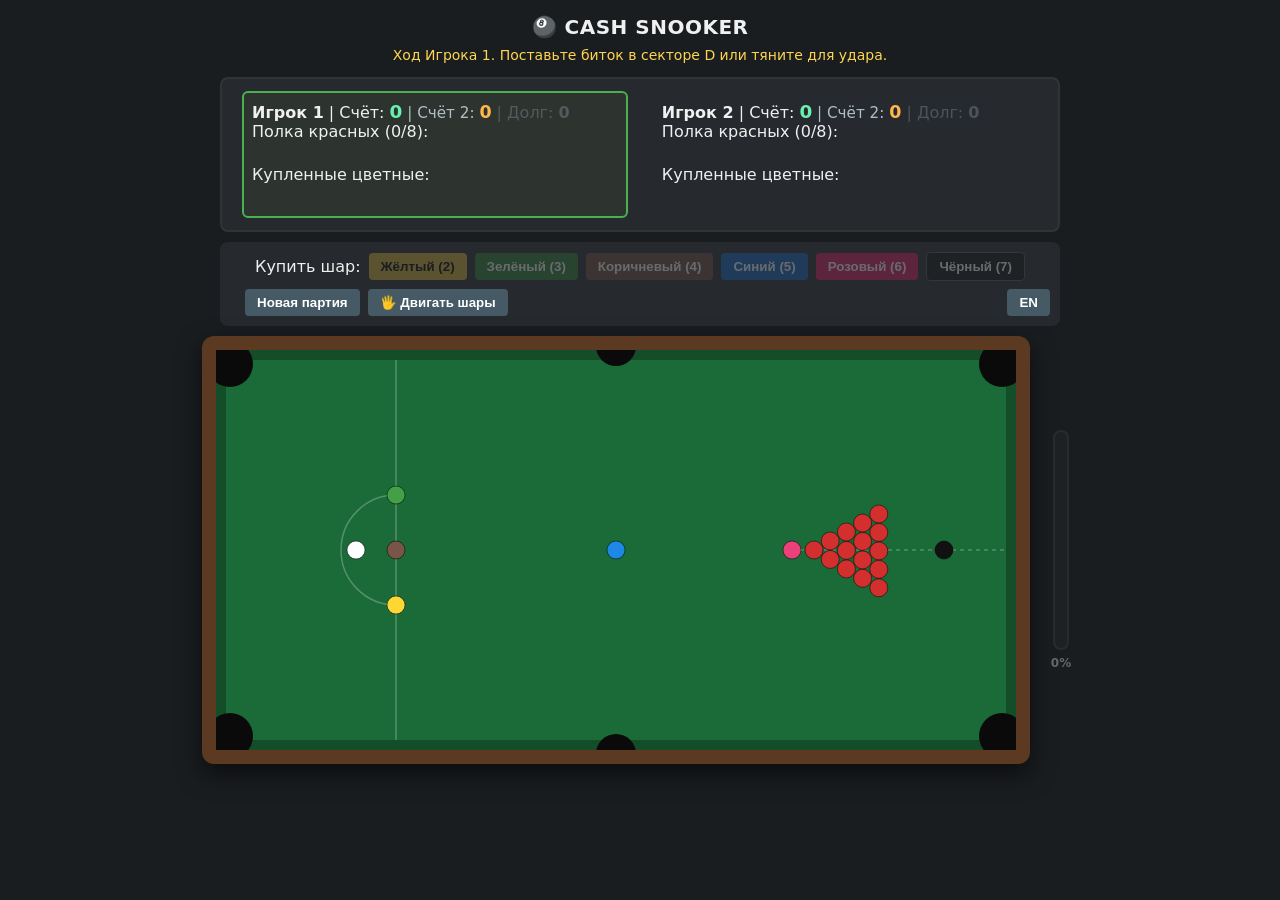
==== static/index.html @ 01a95599 "сервер fastapi" ====
<!DOCTYPE html>
<html lang="ru">
<head>
  <meta charset="UTF-8">
  <meta name="viewport" content="width=device-width, initial-scale=1.0">
  <title>Cash Snooker</title>
  <link rel="stylesheet" href="style.css">
</head>
<body>

  <h2>🎱 CASH SNOOKER</h2>
  <div id="status">Ход Игрока 1. Поставьте биток в секторе D или тяните для удара.</div>

  <div class="hud">
    <div id="p1-box" class="player-box active-turn">
      <div><strong>Игрок 1</strong> | Счёт: <span id="p1-score">0</span> | Долг: <span id="p1-debt">0</span></div>
      <div>Полка красных (<span id="p1-reds-count">0</span>): <div id="p1-reds" class="shelf"></div></div>
      <div>Купленные цветные: <div id="p1-colors" class="shelf"></div></div>
    </div>
    <div id="p2-box" class="player-box">
      <div><strong>Игрок 2</strong> | Счёт: <span id="p2-score">0</span> | Долг: <span id="p2-debt">0</span></div>
      <div>Полка красных (<span id="p2-reds-count">0</span>): <div id="p2-reds" class="shelf"></div></div>
      <div>Купленные цветные: <div id="p2-colors" class="shelf"></div></div>
    </div>
  </div>

  <div class="controls" id="buy-buttons">
    <span>Купить шар:</span>
    <button style="background:#d4af37;color:#000" onclick="buyColor('yellow')" id="btn-yellow">Жёлтый (2)</button>
    <button style="background:#2e7d32" onclick="buyColor('green')" id="btn-green">Зелёный (3)</button>
    <button style="background:#6d4c41" onclick="buyColor('brown')" id="btn-brown">Коричневый (4)</button>
    <button style="background:#1565c0" onclick="buyColor('blue')" id="btn-blue">Синий (5)</button>
    <button style="background:#d81b60" onclick="buyColor('pink')" id="btn-pink">Розовый (6)</button>
    <button style="background:#111;border:1px solid #555" onclick="buyColor('black')" id="btn-black">Чёрный (7)</button>
    <button style="background:#455a64;margin-left:15px" onclick="resetGame()">Новая партия</button>
  </div>

  <canvas id="table" width="800" height="400"></canvas>

  <script src="i18n.js"></script>
  <script src="physics.js"></script>
  <script src="game.js"></script>
  <script src="render.js"></script>
</body>
</html>
---- static/style.css ----
body {
  background: #1a1d20;
  color: #f0f0f0;
  font-family: system-ui, -apple-system, sans-serif;
  display: flex;
  flex-direction: column;
  align-items: center;
  margin: 0;
  padding: 15px;
  user-select: none;
  touch-action: none;
}

h2 {
  margin: 0 0 8px 0;
  font-size: 20px;
  letter-spacing: 0.5px;
}

#status {
  font-size: 14px;
  color: #ffd54f;
  margin-bottom: 10px;
  min-height: 20px;
  font-weight: 500;
  text-align: center;
}

.hud {
  display: flex;
  justify-content: space-between;
  width: 840px;
  max-width: 98vw;
  background: #262a2e;
  padding: 12px 20px;
  border-radius: 8px;
  margin-bottom: 10px;
  box-sizing: border-box;
  border: 2px solid #333;
}

.player-box {
  width: 46%;
  padding: 8px;
  border-radius: 6px;
  border: 2px solid transparent;
  transition: 0.2s;
}

.active-turn {
  border-color: #4caf50;
  background: #2d3430;
}

.shelf {
  display: flex;
  gap: 4px;
  margin-top: 6px;
  min-height: 18px;
  align-items: center;
  flex-wrap: wrap;
}

.dot {
  width: 14px;
  height: 14px;
  border-radius: 50%;
  display: inline-block;
  border: 1px solid #000;
}

.controls {
  width: 840px;
  max-width: 98vw;
  display: flex;
  gap: 8px;
  justify-content: center;
  align-items: center;
  flex-wrap: wrap;
  margin-bottom: 10px;
  background: #262a2e;
  padding: 10px;
  border-radius: 8px;
  box-sizing: border-box;
}

button {
  padding: 6px 12px;
  border: none;
  border-radius: 4px;
  font-weight: bold;
  cursor: pointer;
  color: #fff;
  transition: 0.15s;
}

button:disabled {
  opacity: 0.3;
  cursor: not-allowed;
}

button:hover:not(:disabled) {
  transform: scale(1.05);
}

canvas {
  background: #1b6b38;
  border: 14px solid #5c3a21;
  border-radius: 12px;
  box-shadow: 0 10px 25px rgba(0, 0, 0, 0.6);
  cursor: crosshair;
  max-width: 95vw;
  height: auto;
}

#p1-score, #p2-score {
  color: #69f0ae;
  font-weight: 800;
  font-size: 1.15em;
}

.score2-badge {
  color: #b0bec5;
  font-size: 0.95em;
}

#p1-score2, #p2-score2 {
  color: #ffb74d;
  font-weight: 800;
  font-size: 1.15em;
}

.debt-badge {
  transition: opacity 0.2s, color 0.2s;
}

.debt-zero {
  opacity: 0.35;
  color: #90a4ae;
}

.debt-active {
  opacity: 1;
  color: #ff5252;
  font-weight: bold;
}

.table-stage {
  display: flex;
  align-items: center;
  justify-content: center;
  gap: 14px;
  max-width: 98vw;
}

.power-bar-container {
  display: flex;
  flex-direction: column;
  align-items: center;
  gap: 6px;
  opacity: 0.35;
  transition: opacity 0.15s;
}

.power-bar-container.active {
  opacity: 1;
}

.power-bar-track {
  width: 16px;
  height: 220px;
  background: #262a2e;
  border: 2px solid #444;
  border-radius: 8px;
  display: flex;
  align-items: flex-end;
  padding: 2px;
  box-sizing: border-box;
  overflow: hidden;
}

.power-bar-fill {
  width: 100%;
  height: 0%;
  border-radius: 5px;
  background: linear-gradient(to top, #00e676 0%, #ffea00 55%, #ff1744 100%);
}

.power-bar-label {
  font-size: 12px;
  font-weight: 700;
  color: #f0f0f0;
  min-width: 34px;
  text-align: center;
}
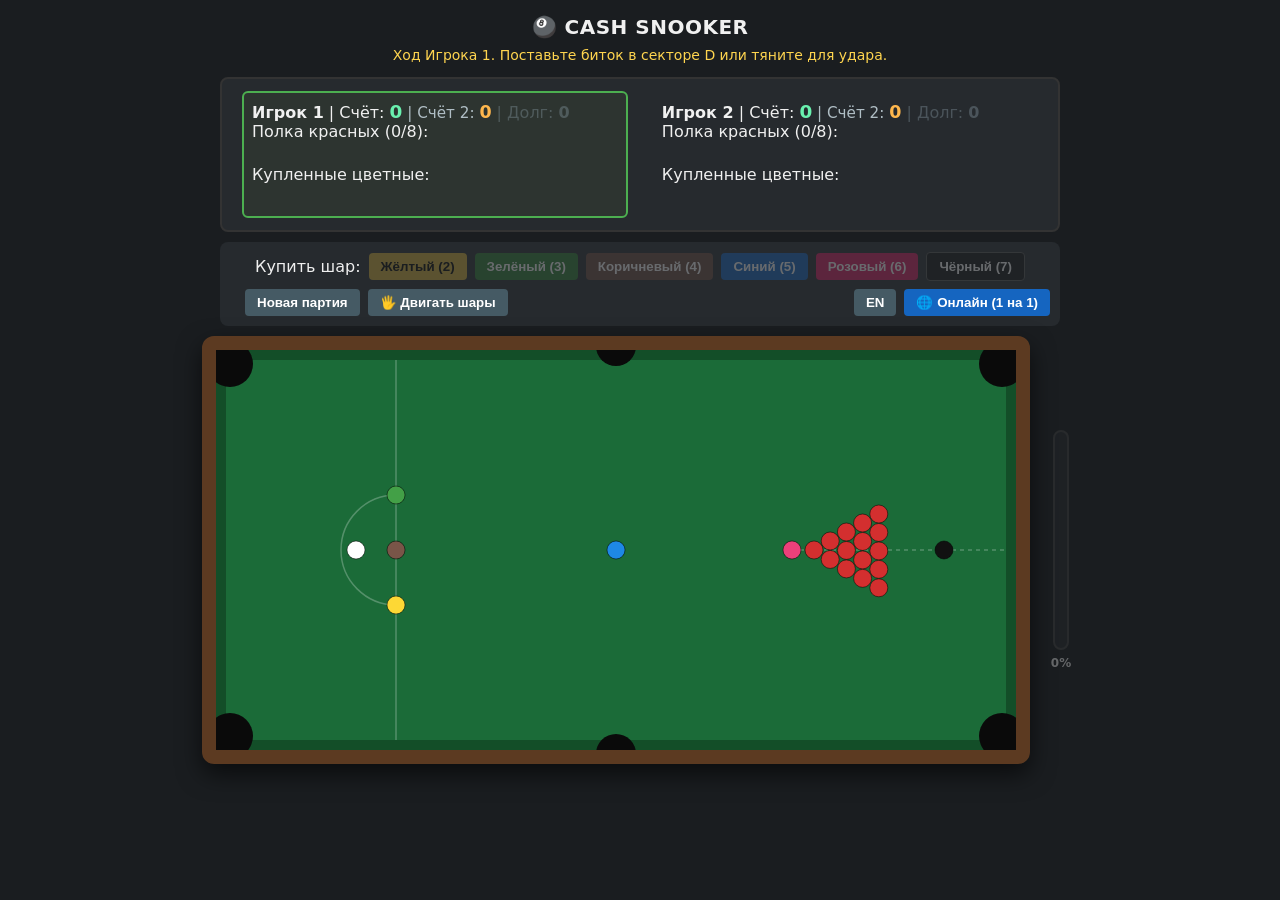
==== commit 9ab219a6: "multiplayer mode" ====
--- a/static/index.html
+++ b/static/index.html
@@ -41,5 +41,6 @@
   <script src="physics.js"></script>
   <script src="game.js"></script>
   <script src="render.js"></script>
+  <script src="multiplayer.js"></script>
 </body>
 </html>
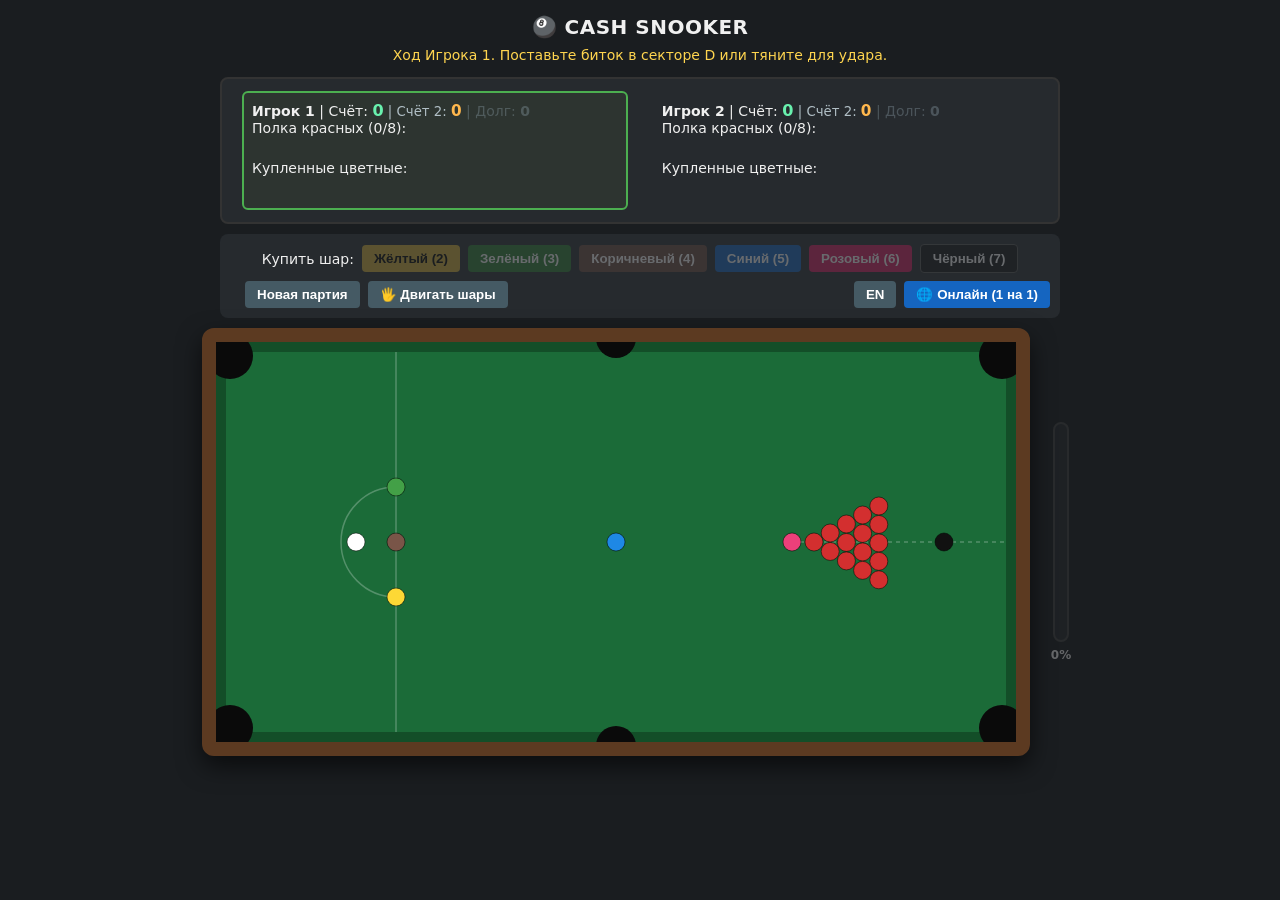
==== commit f283d884: "улучшение отображения на мобильных" ====
--- a/static/index.html
+++ b/static/index.html
@@ -2,8 +2,7 @@
 <html lang="ru">
 <head>
   <meta charset="UTF-8">
-  <meta name="viewport" content="width=device-width, initial-scale=1.0">
-  <title>Cash Snooker</title>
+  <meta name="viewport" content="width=device-width, initial-scale=1.0, maximum-scale=1.0, user-scalable=no">  <title>Cash Snooker</title>
   <link rel="stylesheet" href="style.css">
 </head>
 <body>
--- a/static/style.css
+++ b/static/style.css
@@ -6,9 +6,11 @@
   flex-direction: column;
   align-items: center;
   margin: 0;
-  padding: 15px;
+  padding: 15px 15px 30px 15px;
   user-select: none;
-  touch-action: none;
+  touch-action: pan-y;
+  overflow-x: hidden;
+  overflow-y: auto;
 }
 
 h2 {
@@ -45,6 +47,7 @@
   border-radius: 6px;
   border: 2px solid transparent;
   transition: 0.2s;
+  font-size: 14px;
 }
 
 .active-turn {
@@ -82,6 +85,7 @@
   padding: 10px;
   border-radius: 8px;
   box-sizing: border-box;
+  font-size: 14px;
 }
 
 button {
@@ -109,10 +113,12 @@
   border-radius: 12px;
   box-shadow: 0 10px 25px rgba(0, 0, 0, 0.6);
   cursor: crosshair;
-  max-width: 95vw;
+  touch-action: none;
+  max-width: calc(95vw - 36px);
   height: auto;
 }
 
+/* Подсветка счетов и затемнение нулевого долга */
 #p1-score, #p2-score {
   color: #69f0ae;
   font-weight: 800;
@@ -145,6 +151,7 @@
   font-weight: bold;
 }
 
+/* Контейнер стола и вертикальный прогресс-бар силы справа */
 .table-stage {
   display: flex;
   align-items: center;
@@ -193,3 +200,143 @@
   min-width: 34px;
   text-align: center;
 }
+
+/* Вертикальный экран смартфона (до 768px): компактные панели в 2 строки */
+@media (max-width: 768px) {
+  body {
+    padding: 6px 4px 20px 4px;
+  }
+
+  h2 {
+    font-size: 15px;
+    margin-bottom: 4px;
+  }
+
+  #status, #mp-banner {
+    font-size: 11px;
+    margin-bottom: 4px;
+    padding: 2px 8px;
+  }
+
+  .hud {
+    padding: 5px 6px;
+    gap: 4px;
+    margin-bottom: 4px;
+  }
+
+  .player-box {
+    width: 49%;
+    padding: 4px 6px;
+    font-size: 11px;
+    line-height: 1.25;
+  }
+
+  .shelf {
+    margin-top: 3px;
+    min-height: 13px;
+    gap: 2px;
+  }
+
+  .dot {
+    width: 10px;
+    height: 10px;
+  }
+
+  .controls {
+    padding: 5px 6px;
+    gap: 4px;
+    margin-bottom: 6px;
+    font-size: 11px;
+  }
+
+  .controls button {
+    padding: 4px 7px;
+    font-size: 11px;
+  }
+
+  canvas {
+    border-width: 7px;
+    max-width: calc(98vw - 30px);
+  }
+
+  .power-bar-track {
+    width: 12px;
+    height: 150px;
+  }
+}
+
+/* Горизонтальный (альбомный) режим смартфона: всё в 1 строку, стол во весь экран */
+@media (max-height: 540px) and (orientation: landscape) {
+  body {
+    padding: 4px 6px 14px 6px;
+  }
+
+  h2 {
+    display: none; /* Прячем крупный заголовок в альбомном режиме ради высоты стола */
+  }
+
+  #status, #mp-banner {
+    font-size: 11px;
+    margin-bottom: 3px;
+    padding: 1px 8px;
+    min-height: 14px;
+  }
+
+  .hud {
+    padding: 3px 8px;
+    margin-bottom: 3px;
+    align-items: center;
+  }
+
+  .player-box {
+    display: flex;
+    align-items: center;
+    justify-content: space-between;
+    flex-wrap: nowrap;
+    gap: 6px;
+    padding: 3px 6px;
+    font-size: 11px;
+    white-space: nowrap;
+    overflow: hidden;
+  }
+
+  .shelf {
+    margin-top: 0;
+    min-height: 12px;
+    flex-wrap: nowrap;
+  }
+
+  .dot {
+    width: 9px;
+    height: 9px;
+  }
+
+  .controls {
+    padding: 3px 6px;
+    gap: 4px;
+    margin-bottom: 4px;
+    flex-wrap: nowrap;
+    overflow-x: auto; /* Если кнопок много — горизонтальный скролл в 1 строку */
+    justify-content: flex-start;
+  }
+
+  .controls button {
+    padding: 3px 7px;
+    font-size: 11px;
+    white-space: nowrap;
+    flex-shrink: 0;
+  }
+
+  canvas {
+    border-width: 6px;
+    max-height: 68vh;
+    width: auto;
+    max-width: calc(96vw - 32px);
+  }
+
+  .power-bar-track {
+    width: 12px;
+    height: 58vh;
+    max-height: 170px;
+  }
+}
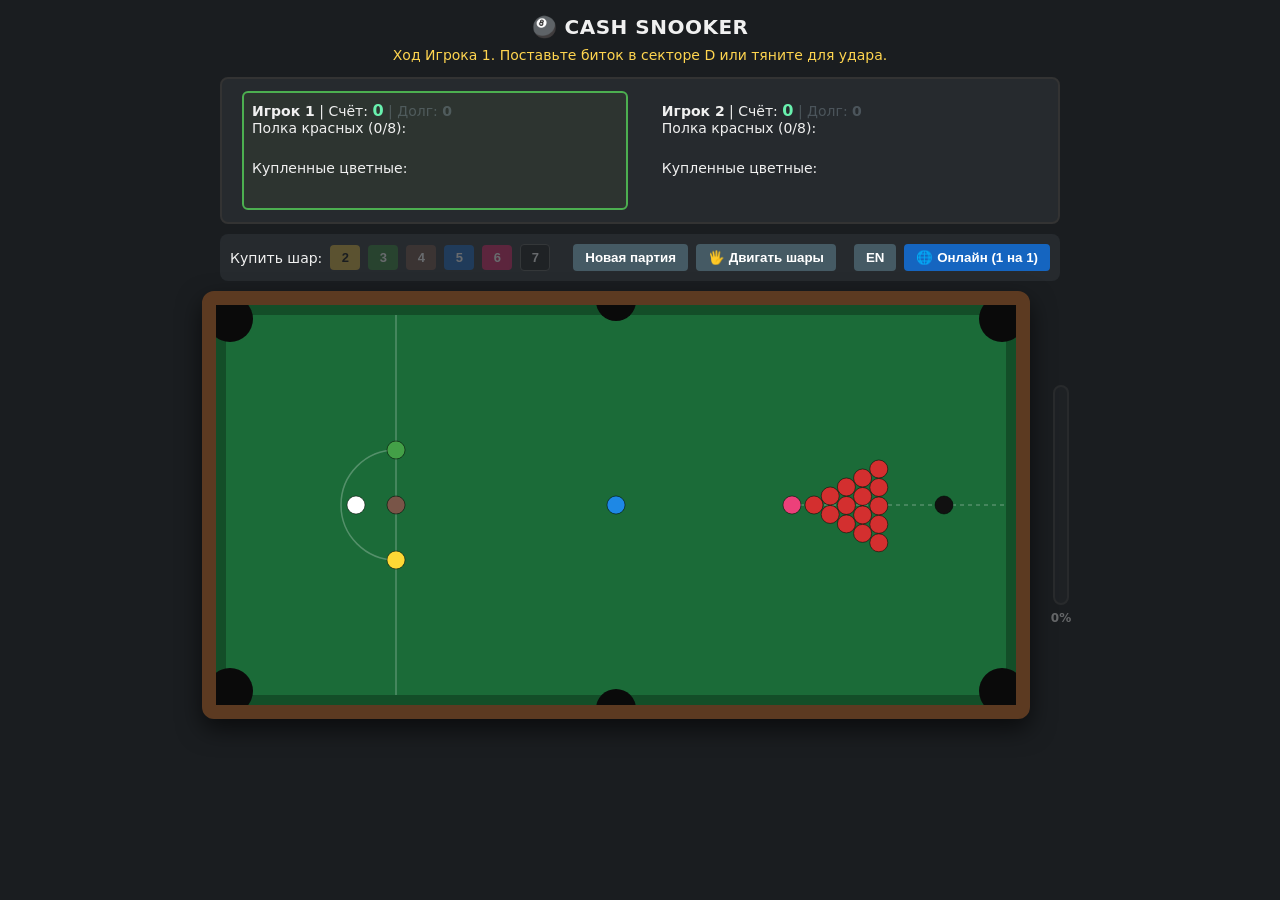
==== commit c3cdfa24: "оставляем только счет с удвоением стоимости цветного и правки стилей" ====
--- a/static/index.html
+++ b/static/index.html
@@ -4,6 +4,7 @@
   <meta charset="UTF-8">
   <meta name="viewport" content="width=device-width, initial-scale=1.0, maximum-scale=1.0, user-scalable=no">  <title>Cash Snooker</title>
   <link rel="stylesheet" href="style.css">
+  <link rel="icon" type="image/svg+xml" href="favicon.svg">
 </head>
 <body>
 
@@ -25,12 +26,12 @@
 
   <div class="controls" id="buy-buttons">
     <span>Купить шар:</span>
-    <button style="background:#d4af37;color:#000" onclick="buyColor('yellow')" id="btn-yellow">Жёлтый (2)</button>
-    <button style="background:#2e7d32" onclick="buyColor('green')" id="btn-green">Зелёный (3)</button>
-    <button style="background:#6d4c41" onclick="buyColor('brown')" id="btn-brown">Коричневый (4)</button>
-    <button style="background:#1565c0" onclick="buyColor('blue')" id="btn-blue">Синий (5)</button>
-    <button style="background:#d81b60" onclick="buyColor('pink')" id="btn-pink">Розовый (6)</button>
-    <button style="background:#111;border:1px solid #555" onclick="buyColor('black')" id="btn-black">Чёрный (7)</button>
+    <button style="background:#d4af37;color:#000" onclick="buyColor('yellow')" id="btn-yellow">2</button>
+    <button style="background:#2e7d32" onclick="buyColor('green')" id="btn-green">3</button>
+    <button style="background:#6d4c41" onclick="buyColor('brown')" id="btn-brown">4</button>
+    <button style="background:#1565c0" onclick="buyColor('blue')" id="btn-blue">5</button>
+    <button style="background:#d81b60" onclick="buyColor('pink')" id="btn-pink">6</button>
+    <button style="background:#111;border:1px solid #555" onclick="buyColor('black')" id="btn-black">7</button>
     <button style="background:#455a64;margin-left:15px" onclick="resetGame()">Новая партия</button>
   </div>
 
--- a/static/style.css
+++ b/static/style.css
@@ -118,6 +118,17 @@
   height: auto;
 }
 
+#btn-yellow, #btn-green, #btn-brown, #btn-blue, #btn-pink, #btn-black {
+  min-width: 30px;
+  padding: 5px 9px;
+  font-size: 13px;
+  font-weight: 800;
+}
+
+#btn-yellow {
+  color: #111;
+}
+
 /* Подсветка счетов и затемнение нулевого долга */
 #p1-score, #p2-score {
   color: #69f0ae;
@@ -201,7 +212,7 @@
   text-align: center;
 }
 
-/* Вертикальный экран смартфона (до 768px): компактные панели в 2 строки */
+/* Вертикальный экран смартфона (до 768px) */
 @media (max-width: 768px) {
   body {
     padding: 6px 4px 20px 4px;
@@ -219,6 +230,7 @@
   }
 
   .hud {
+    width: 98vw;
     padding: 5px 6px;
     gap: 4px;
     margin-bottom: 4px;
@@ -229,6 +241,7 @@
     padding: 4px 6px;
     font-size: 11px;
     line-height: 1.25;
+    box-sizing: border-box;
   }
 
   .shelf {
@@ -243,6 +256,7 @@
   }
 
   .controls {
+    width: 98vw;
     padding: 5px 6px;
     gap: 4px;
     margin-bottom: 6px;
@@ -250,7 +264,7 @@
   }
 
   .controls button {
-    padding: 4px 7px;
+    padding: 4px 8px;
     font-size: 11px;
   }
 
@@ -265,14 +279,14 @@
   }
 }
 
-/* Горизонтальный (альбомный) режим смартфона: всё в 1 строку, стол во весь экран */
-@media (max-height: 540px) and (orientation: landscape) {
+/* Горизонтальный (альбомный) режим смартфона */
+@media (max-height: 560px) and (orientation: landscape) {
   body {
     padding: 4px 6px 14px 6px;
   }
 
   h2 {
-    display: none; /* Прячем крупный заголовок в альбомном режиме ради высоты стола */
+    display: none;
   }
 
   #status, #mp-banner {
@@ -283,27 +297,35 @@
   }
 
   .hud {
-    padding: 3px 8px;
-    margin-bottom: 3px;
+    width: 98vw;
+    max-width: 960px;
+    padding: 4px 8px;
+    margin-bottom: 4px;
+    gap: 8px;
+  }
+
+  .player-box {
+    width: 49%;
+    padding: 4px 6px;
+    font-size: 11px;
+    line-height: 1.2;
+    box-sizing: border-box;
+  }
+
+  /* В альбомном режиме ставим "Полка красных" и "Купленные цветные" в одну компактную строку под счётом */
+  .player-box > div {
+    display: inline-flex;
     align-items: center;
-  }
-
-  .player-box {
-    display: flex;
-    align-items: center;
-    justify-content: space-between;
-    flex-wrap: nowrap;
-    gap: 6px;
-    padding: 3px 6px;
-    font-size: 11px;
-    white-space: nowrap;
-    overflow: hidden;
+    flex-wrap: wrap;
+    gap: 4px;
+    margin-right: 8px;
   }
 
   .shelf {
+    display: inline-flex;
     margin-top: 0;
     min-height: 12px;
-    flex-wrap: nowrap;
+    gap: 2px;
   }
 
   .dot {
@@ -312,31 +334,31 @@
   }
 
   .controls {
-    padding: 3px 6px;
-    gap: 4px;
-    margin-bottom: 4px;
-    flex-wrap: nowrap;
-    overflow-x: auto; /* Если кнопок много — горизонтальный скролл в 1 строку */
-    justify-content: flex-start;
+    width: 98vw;
+    max-width: 960px;
+    padding: 4px 8px;
+    gap: 5px;
+    margin-bottom: 4px;
+    flex-wrap: wrap;
+    justify-content: center;
+    font-size: 11px;
   }
 
   .controls button {
-    padding: 3px 7px;
-    font-size: 11px;
-    white-space: nowrap;
-    flex-shrink: 0;
+    padding: 4px 8px;
+    font-size: 11px;
   }
 
   canvas {
     border-width: 6px;
-    max-height: 68vh;
+    max-height: 66vh;
     width: auto;
     max-width: calc(96vw - 32px);
   }
 
   .power-bar-track {
     width: 12px;
-    height: 58vh;
+    height: 56vh;
     max-height: 170px;
   }
 }
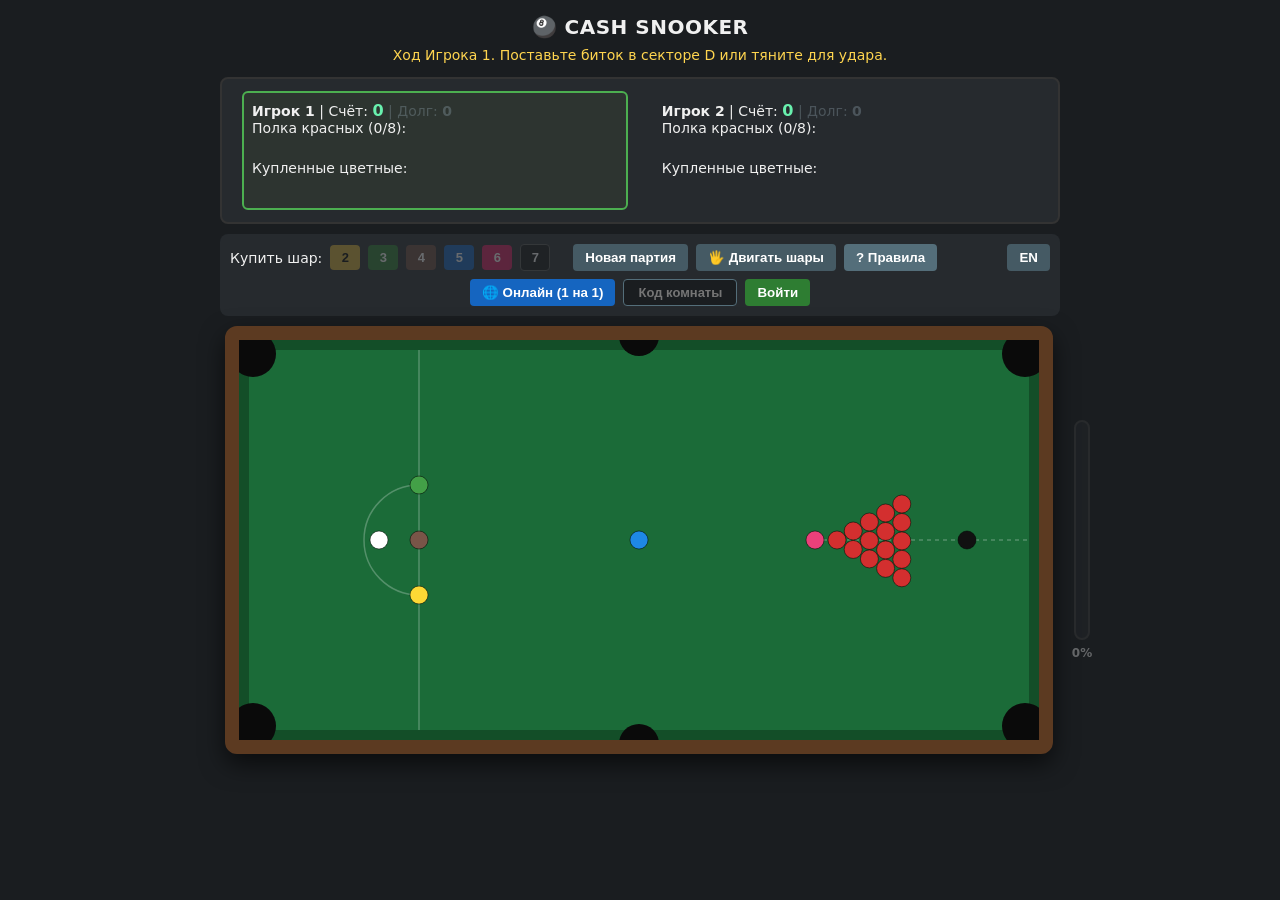
==== commit a90474a2: "правила" ====
--- a/static/index.html
+++ b/static/index.html
@@ -4,6 +4,7 @@
   <meta charset="UTF-8">
   <meta name="viewport" content="width=device-width, initial-scale=1.0, maximum-scale=1.0, user-scalable=no">  <title>Cash Snooker</title>
   <link rel="stylesheet" href="style.css">
+  <link rel="stylesheet" href="mobile.css">
   <link rel="icon" type="image/svg+xml" href="favicon.svg">
 </head>
 <body>
@@ -37,10 +38,11 @@
 
   <canvas id="table" width="800" height="400"></canvas>
 
-  <script src="i18n.js"></script>
-  <script src="physics.js"></script>
-  <script src="game.js"></script>
-  <script src="render.js"></script>
-  <script src="multiplayer.js"></script>
+  <script src="i18n.js?v=2"></script>
+  <script src="physics.js?v=2"></script>
+  <script src="game.js?v=2"></script>
+  <script src="render.js?v=2"></script>
+  <script src="multiplayer.js?v=2"></script>
+  <script src="rules.js?v=2"></script>
 </body>
 </html>
--- a/static/style.css
+++ b/static/style.css
@@ -114,7 +114,8 @@
   box-shadow: 0 10px 25px rgba(0, 0, 0, 0.6);
   cursor: crosshair;
   touch-action: none;
-  max-width: calc(95vw - 36px);
+  box-sizing: border-box;
+  max-width: calc(95vw - 44px);
   height: auto;
 }
 
@@ -167,8 +168,11 @@
   display: flex;
   align-items: center;
   justify-content: center;
-  gap: 14px;
+  gap: 12px;
+  width: 100%;
   max-width: 98vw;
+  box-sizing: border-box;
+  padding-left: 44px; /* Компенсируем ширину прогресс-бара справа, чтобы сам стол стоял строго по центру */
 }
 
 .power-bar-container {
@@ -212,153 +216,109 @@
   text-align: center;
 }
 
-/* Вертикальный экран смартфона (до 768px) */
-@media (max-width: 768px) {
-  body {
-    padding: 6px 4px 20px 4px;
-  }
-
-  h2 {
-    font-size: 15px;
-    margin-bottom: 4px;
-  }
-
-  #status, #mp-banner {
-    font-size: 11px;
-    margin-bottom: 4px;
-    padding: 2px 8px;
-  }
-
-  .hud {
-    width: 98vw;
-    padding: 5px 6px;
-    gap: 4px;
-    margin-bottom: 4px;
-  }
-
-  .player-box {
-    width: 49%;
-    padding: 4px 6px;
-    font-size: 11px;
-    line-height: 1.25;
-    box-sizing: border-box;
-  }
-
-  .shelf {
-    margin-top: 3px;
-    min-height: 13px;
-    gap: 2px;
-  }
-
-  .dot {
-    width: 10px;
-    height: 10px;
-  }
-
-  .controls {
-    width: 98vw;
-    padding: 5px 6px;
-    gap: 4px;
-    margin-bottom: 6px;
-    font-size: 11px;
-  }
-
-  .controls button {
-    padding: 4px 8px;
-    font-size: 11px;
-  }
-
-  canvas {
-    border-width: 7px;
-    max-width: calc(98vw - 30px);
-  }
-
-  .power-bar-track {
-    width: 12px;
-    height: 150px;
-  }
-}
-
-/* Горизонтальный (альбомный) режим смартфона */
-@media (max-height: 560px) and (orientation: landscape) {
-  body {
-    padding: 4px 6px 14px 6px;
-  }
-
-  h2 {
-    display: none;
-  }
-
-  #status, #mp-banner {
-    font-size: 11px;
-    margin-bottom: 3px;
-    padding: 1px 8px;
-    min-height: 14px;
-  }
-
-  .hud {
-    width: 98vw;
-    max-width: 960px;
-    padding: 4px 8px;
-    margin-bottom: 4px;
-    gap: 8px;
-  }
-
-  .player-box {
-    width: 49%;
-    padding: 4px 6px;
-    font-size: 11px;
-    line-height: 1.2;
-    box-sizing: border-box;
-  }
-
-  /* В альбомном режиме ставим "Полка красных" и "Купленные цветные" в одну компактную строку под счётом */
-  .player-box > div {
-    display: inline-flex;
-    align-items: center;
-    flex-wrap: wrap;
-    gap: 4px;
-    margin-right: 8px;
-  }
-
-  .shelf {
-    display: inline-flex;
-    margin-top: 0;
-    min-height: 12px;
-    gap: 2px;
-  }
-
-  .dot {
-    width: 9px;
-    height: 9px;
-  }
-
-  .controls {
-    width: 98vw;
-    max-width: 960px;
-    padding: 4px 8px;
-    gap: 5px;
-    margin-bottom: 4px;
-    flex-wrap: wrap;
-    justify-content: center;
-    font-size: 11px;
-  }
-
-  .controls button {
-    padding: 4px 8px;
-    font-size: 11px;
-  }
-
-  canvas {
-    border-width: 6px;
-    max-height: 66vh;
-    width: auto;
-    max-width: calc(96vw - 32px);
-  }
-
-  .power-bar-track {
-    width: 12px;
-    height: 56vh;
-    max-height: 170px;
-  }
-}
+#mp-room-input {
+  width: 96px;
+  padding: 5px 8px;
+  border-radius: 4px;
+  border: 1px solid #546e7a;
+  background: #1a1d20;
+  color: #fff;
+  font-size: 13px;
+  font-weight: 600;
+  text-align: center;
+  outline: none;
+}
+
+#mp-room-input:focus {
+  border-color: #4fc3f7;
+}
+
+/* Кнопка правил: на ПК полный текст, на мобильных — только "?" */
+.rules-label-short {
+  display: none;
+}
+
+.rules-overlay {
+  display: none;
+  position: fixed;
+  inset: 0;
+  background: rgba(0, 0, 0, 0.78);
+  z-index: 9999;
+  align-items: center;
+  justify-content: center;
+  padding: 12px;
+  box-sizing: border-box;
+}
+
+.rules-modal {
+  background: #22262a;
+  border: 2px solid #455a64;
+  border-radius: 10px;
+  max-width: 580px;
+  width: 100%;
+  max-height: 85vh;
+  display: flex;
+  flex-direction: column;
+  box-shadow: 0 12px 32px rgba(0, 0, 0, 0.75);
+  color: #f0f0f0;
+  user-select: text;
+}
+
+.rules-header {
+  display: flex;
+  align-items: center;
+  justify-content: space-between;
+  padding: 12px 16px;
+  border-bottom: 1px solid #37474f;
+}
+
+.rules-header h3 {
+  margin: 0;
+  font-size: 17px;
+  color: #ffd54f;
+}
+
+.rules-x {
+  background: transparent;
+  color: #b0bec5;
+  font-size: 16px;
+  padding: 2px 6px;
+}
+
+.rules-body {
+  padding: 12px 16px;
+  overflow-y: auto;
+  font-size: 13px;
+  line-height: 1.45;
+}
+
+.rules-section {
+  margin-bottom: 12px;
+}
+
+.rules-section h4 {
+  margin: 0 0 5px 0;
+  font-size: 14px;
+  color: #69f0ae;
+}
+
+.rules-section ul {
+  margin: 0;
+  padding-left: 18px;
+}
+
+.rules-section li {
+  margin-bottom: 4px;
+}
+
+.rules-footer {
+  padding: 10px 16px;
+  border-top: 1px solid #37474f;
+  display: flex;
+  justify-content: flex-end;
+}
+
+#rules-modal-close {
+  background: #2e7d32;
+  padding: 6px 16px;
+}
--- a/static/mobile.css
+++ b/static/mobile.css
@@ -0,0 +1,234 @@
+/* Вертикальный экран смартфона (до 768px): строго друг под другом */
+@media (max-width: 768px) and (orientation: portrait) {
+  body {
+    padding: 6px 4px 20px 4px;
+  }
+
+  h2 {
+    font-size: 15px;
+    margin-bottom: 4px;
+  }
+
+  #status, #mp-banner {
+    font-size: 11px;
+    margin-bottom: 4px;
+    padding: 2px 8px;
+  }
+
+  .hud {
+    width: 98vw;
+    padding: 5px 6px;
+    gap: 4px;
+    margin-bottom: 4px;
+  }
+
+  .player-box {
+    width: 49%;
+    padding: 4px 6px;
+    font-size: 11px;
+    line-height: 1.3;
+    box-sizing: border-box;
+  }
+
+  .player-box > div {
+    display: block;
+    margin-bottom: 2px;
+  }
+
+  .shelf {
+    margin-top: 2px;
+    min-height: 12px;
+    gap: 2px;
+  }
+
+  .dot {
+    width: 10px;
+    height: 10px;
+  }
+
+  .controls {
+    width: 98vw;
+    padding: 5px 6px;
+    gap: 4px;
+    margin-bottom: 6px;
+    font-size: 11px;
+  }
+
+  .controls button {
+    padding: 4px 8px;
+    font-size: 11px;
+  }
+
+  .table-stage {
+    gap: 6px;
+    padding-left: 0; /* На узких экранах убираем левый отступ, чтобы экономить место */
+    width: 98vw;
+    justify-content: center;
+  }
+
+  canvas {
+    border-width: 6px;
+    box-sizing: border-box;
+    max-width: calc(98vw - 34px); /* Оставляем ровно 34px под отступ и тонкий прогресс-бар */
+  }
+
+  .power-bar-track {
+    width: 10px;
+    height: 140px;
+  }
+
+  .power-bar-label {
+    font-size: 10px;
+    min-width: 24px;
+  }
+
+  #mp-room-input {
+    width: 68px;
+    padding: 3px 5px;
+    font-size: 10px;
+  }
+
+  .rules-label-full {
+    display: none;
+  }
+
+  .rules-label-short {
+    display: inline;
+  }
+
+}
+
+/* Горизонтальный (альбомный) режим смартфона: всё строго в 1 строку */
+@media (max-height: 560px) and (orientation: landscape) {
+  body {
+    padding: 3px 6px 10px 6px;
+  }
+
+  h2 {
+    display: none;
+  }
+
+  #status, #mp-banner {
+    font-size: 11px;
+    margin-bottom: 2px;
+    padding: 1px 8px;
+    min-height: 14px;
+  }
+
+  .hud {
+    width: 98vw;
+    max-width: 980px;
+    padding: 3px 6px;
+    margin-bottom: 3px;
+    gap: 6px;
+  }
+
+  .player-box {
+    width: 49.5%;
+    min-width: 0;
+    overflow: hidden;
+    display: flex;
+    align-items: center;
+    justify-content: space-between;
+    flex-wrap: nowrap;
+    gap: 4px;
+    padding: 3px 6px;
+    font-size: 10px;
+    line-height: 1.1;
+    white-space: nowrap;
+    box-sizing: border-box;
+  }
+
+  /* Прячем длинные слова "Полка красных" и "Купленные цветные", оставляя счётчик 1/8 и сами шарики */
+  .player-box > div:not(:first-child) {
+    font-size: 0;
+    display: inline-flex;
+    align-items: center;
+    gap: 2px;
+    margin: 0;
+  }
+
+  .player-box > div:not(:first-child) span[id$="-reds-count"] {
+    font-size: 10px;
+    color: #b0bec5;
+    margin-right: 2px;
+  }
+
+  .player-box > div:not(:first-child) span[id$="-reds-count"]::before {
+    content: "[";
+  }
+
+  .player-box > div:not(:first-child) span[id$="-reds-count"]::after {
+    content: "]";
+  }
+
+  .shelf {
+    display: inline-flex;
+    margin-top: 0;
+    min-height: 10px;
+    flex-wrap: nowrap;
+    gap: 1.5px;
+  }
+
+  .dot {
+    width: 8px;
+    height: 8px;
+  }
+
+  /* Прячем текст "Купить шар:" на панели кнопок, оставляя сами кнопки */
+  .controls {
+    width: 98vw;
+    max-width: 980px;
+    padding: 3px 6px;
+    gap: 4px;
+    margin-bottom: 4px;
+    flex-wrap: nowrap;
+    justify-content: center;
+    font-size: 0;
+  }
+
+  .controls button {
+    padding: 3px 6px;
+    font-size: 10px;
+    white-space: nowrap;
+  }
+
+  #btn-yellow, #btn-green, #btn-brown, #btn-blue, #btn-pink, #btn-black {
+    min-width: 24px;
+    padding: 3px 6px;
+    font-size: 11px;
+  }
+
+  canvas {
+    border-width: 6px;
+    max-height: 70vh;
+    width: auto;
+    max-width: calc(96vw - 32px);
+  }
+
+  .power-bar-track {
+    width: 12px;
+    height: 58vh;
+    max-height: 170px;
+  }
+
+  .table-stage {
+    padding-left: 0;
+    gap: 8px;
+  }
+
+  #mp-room-input {
+    width: 68px;
+    padding: 3px 5px;
+    font-size: 10px;
+  }
+
+  .rules-label-full {
+    display: none;
+  }
+
+  .rules-label-short {
+    display: inline;
+  }
+
+}
